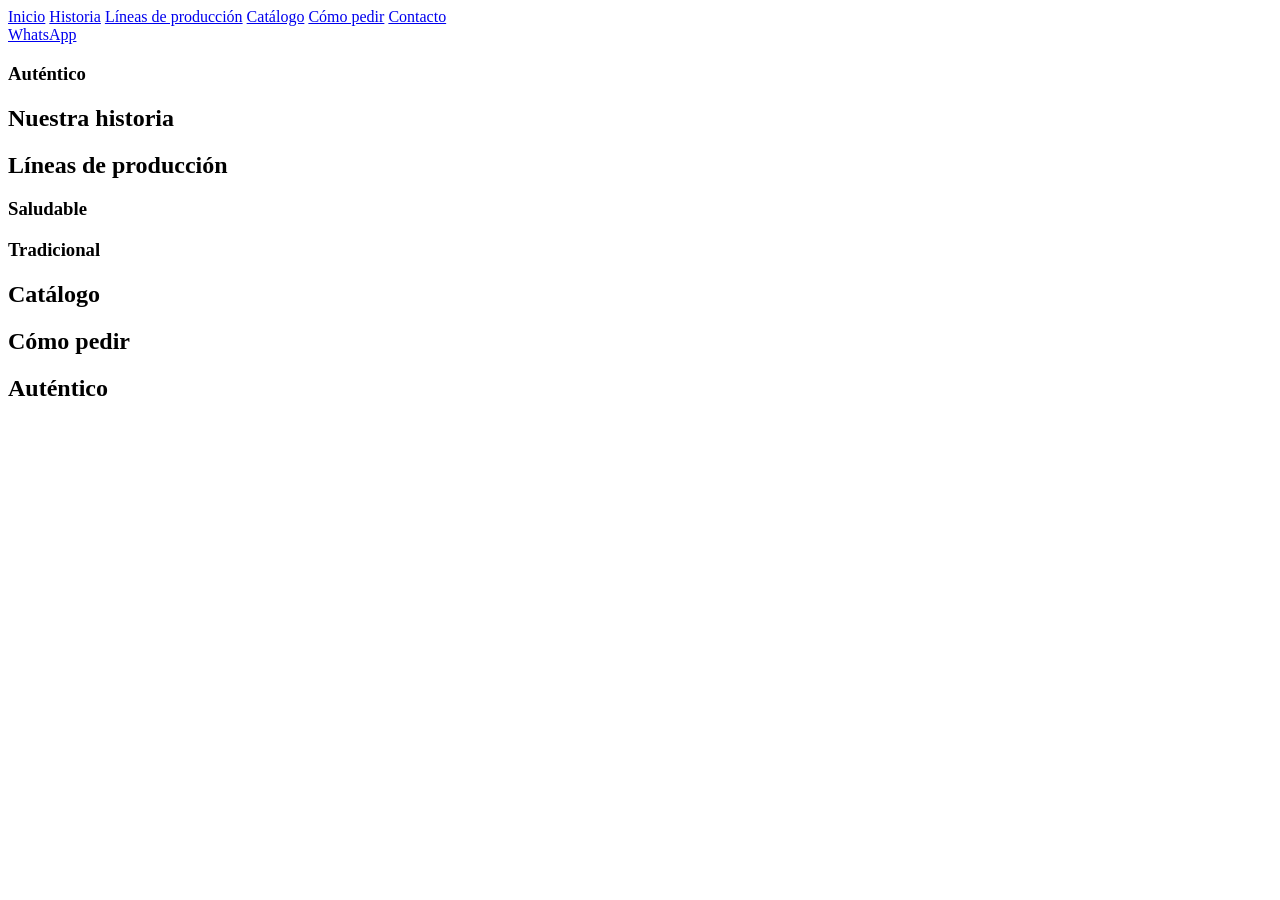
==== index.html @ 08c945be "Corrección de rutas." ====
<!DOCTYPE html>
<html lang="es">
<head>
  <meta charset="UTF-8">
  <meta name="viewport" content="width=device-width, initial-scale=1.0">
  <title>Auténtico | Repostería artesanal casera</title>
  <link rel="stylesheet" href="css/styles.css">
</head>
<body>
  <header id="header" class="header">
    <nav aria-label="Navegación principal">
      <a href="#hero">Inicio</a>
      <a href="#historia">Historia</a>
      <a href="#lineas-produccion">Líneas de producción</a>
      <a href="#catalogo">Catálogo</a>
      <a href="#como-pedir">Cómo pedir</a>
      <a href="#footer">Contacto</a>
    </nav>

    <a href="https://wa.me/5210000000000" target="_blank" rel="noopener noreferrer" aria-label="Escribir por WhatsApp">
      WhatsApp
    </a>
  </header>

  <main id="main-content" class="main-content">
    <section id="hero" class="hero">
      <article>
        <h1>Auténtico</h1>
        <p><!-- TODO: texto real sobre la propuesta de valor de la marca --></p>
      </article>
    </section>

    <section id="historia" class="historia">
      <article>
        <h2>Nuestra historia</h2>
        <p><!-- TODO: texto real sobre el origen, la familia y el proceso artesanal --></p>
      </article>
    </section>

    <section id="lineas-produccion" class="lineas-produccion">
      <h2>Líneas de producción</h2>

      <article class="saludable">
        <h3>Saludable</h3>
        <p><!-- TODO: texto real sobre opciones con ingredientes más ligeros o funcionales --></p>
      </article>

      <article class="tradicional">
        <h3>Tradicional</h3>
        <p><!-- TODO: texto real sobre recetas clásicas, sabores caseros y técnicas artesanales --></p>
      </article>
    </section>

    <section id="catalogo" class="catalogo">
      <h2>Catálogo</h2>
      <p><!-- TODO: texto real de introducción al catálogo --></p>
      <div id="catalogo-grid"></div>
    </section>

    <section id="como-pedir" class="como-pedir">
      <h2>Cómo pedir</h2>
      <article>
        <p><!-- TODO: texto real con pasos para hacer pedidos, tiempos y formas de entrega --></p>
      </article>
    </section>
  </main>

  <footer id="footer" class="footer">
    <article>
      <h2>Auténtico</h2>
      <p><!-- TODO: texto real de cierre, horarios, zona de cobertura y contacto --></p>
    </article>
  </footer>

  <script src="js/main.js"></script>
</body>
</html>
---- css/styles.css ----
@import url('https://fonts.googleapis.com/css2?family=Alex+Brush&family=Fraunces:opsz,wght@9..144,300;9..144,400;9..144,600;9..144,700&family=Karla:wght@400;500;700&display=swap');

:root {
  --color-brand: #ffde59;
  --color-saludable: #64f2d4;
  --color-tradicional: #ff4444;
  --color-bg: #fdfaf0;
  --color-text: #2e2a25;
  --font-title: 'Fraunces', serif;
  --font-text: 'Karla', sans-serif;
  --font-accent: 'Alex Brush', cursive;
}
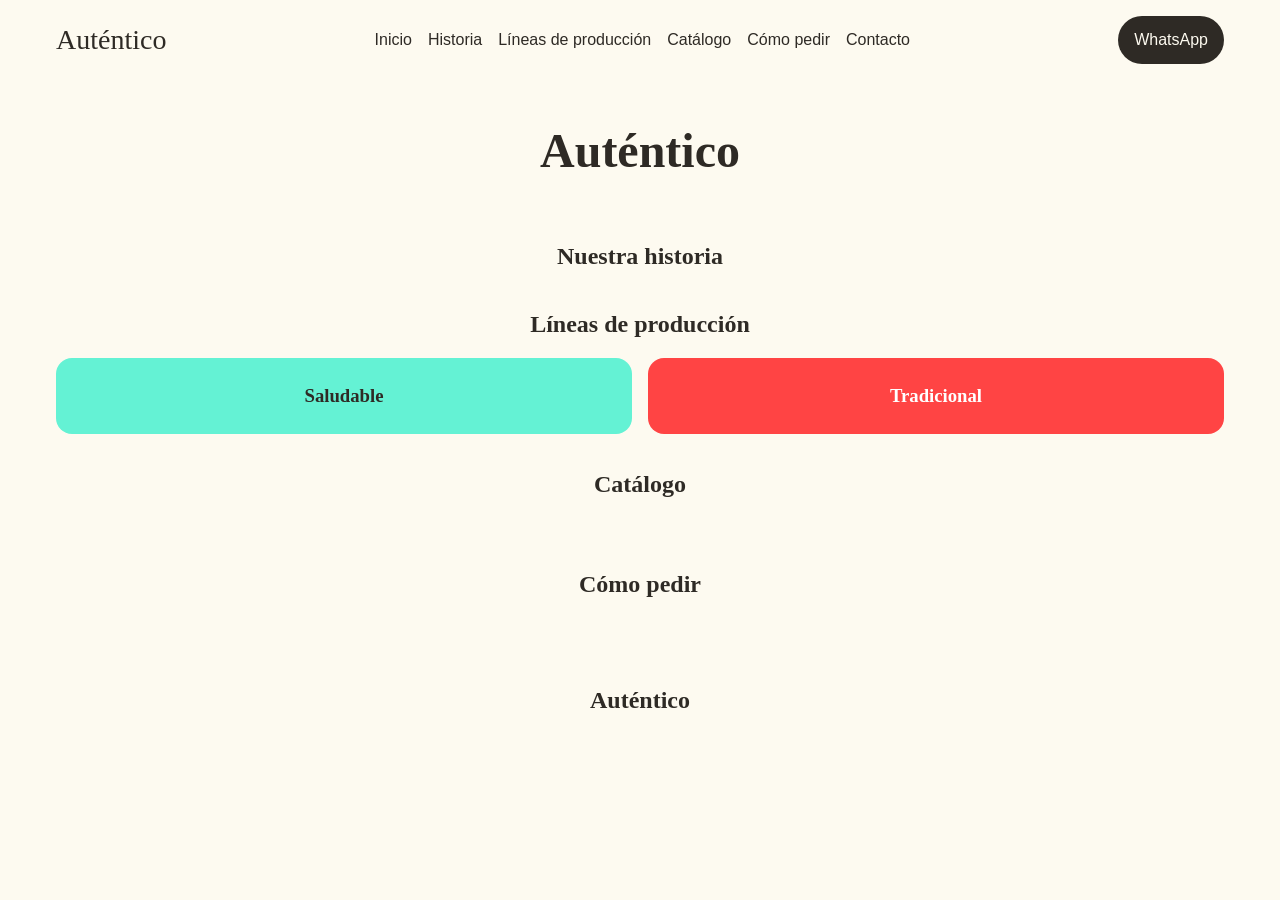
==== commit 449584a7: "STYLE: MobileFirst para manejar una estructura responsive." ====
--- a/index.html
+++ b/index.html
@@ -8,6 +8,12 @@
 </head>
 <body>
   <header id="header" class="header">
+    <a class="header__brand" href="#hero">Auténtico</a>
+
+    <button class="header__toggle" type="button" aria-label="Abrir menú">
+      ☰
+    </button>
+
     <nav aria-label="Navegación principal">
       <a href="#hero">Inicio</a>
       <a href="#historia">Historia</a>
@@ -17,7 +23,7 @@
       <a href="#footer">Contacto</a>
     </nav>
 
-    <a href="https://wa.me/5210000000000" target="_blank" rel="noopener noreferrer" aria-label="Escribir por WhatsApp">
+    <a class="header__whatsapp" href="https://wa.me/5210000000000" target="_blank" rel="noopener noreferrer" aria-label="Escribir por WhatsApp">
       WhatsApp
     </a>
   </header>
--- a/css/styles.css
+++ b/css/styles.css
@@ -10,3 +10,259 @@
   --font-text: 'Karla', sans-serif;
   --font-accent: 'Alex Brush', cursive;
 }
+
+*,
+*::before,
+*::after {
+  box-sizing: border-box;
+}
+
+html,
+body,
+h1,
+h2,
+h3,
+h4,
+h5,
+h6,
+p,
+ul,
+ol,
+figure,
+blockquote,
+dl,
+dd {
+  margin: 0;
+  padding: 0;
+}
+
+body {
+  font-family: var(--font-text);
+  color: var(--color-text);
+  background: var(--color-bg);
+  line-height: 1.5;
+}
+
+h1,
+h2,
+h3 {
+  font-family: var(--font-title);
+}
+
+#hero h1 {
+  font-family: var(--font-accent);
+}
+
+img,
+video,
+canvas,
+svg {
+  display: block;
+  max-width: 100%;
+}
+
+a {
+  color: inherit;
+  text-decoration: none;
+}
+
+button {
+  font: inherit;
+}
+
+header,
+main,
+footer,
+section {
+  width: 100%;
+}
+
+header,
+main,
+footer {
+  padding-inline: 1rem;
+}
+
+.header {
+  display: grid;
+  grid-template-columns: 1fr auto auto;
+  align-items: center;
+  gap: 0.75rem;
+  padding-block: 1rem;
+}
+
+.header__brand {
+  font-family: var(--font-accent);
+  font-size: 1.75rem;
+  line-height: 1;
+}
+
+.header__toggle {
+  display: inline-flex;
+  align-items: center;
+  justify-content: center;
+  width: 2.75rem;
+  height: 2.75rem;
+  border: 0;
+  border-radius: 0.75rem;
+  background: var(--color-brand);
+  color: var(--color-text);
+}
+
+.header nav {
+  display: none;
+}
+
+.header__whatsapp {
+  display: inline-flex;
+  align-items: center;
+  justify-content: center;
+  padding: 0.75rem 1rem;
+  border-radius: 999rem;
+  background: var(--color-text);
+  color: var(--color-bg);
+  font-size: 1rem;
+  white-space: nowrap;
+}
+
+/* Ejemplo de alternancia: .header.menu-open nav { display: flex; } */
+.header.menu-open nav {
+  display: flex;
+}
+
+.header.menu-open {
+  grid-template-columns: 1fr auto;
+}
+
+.main-content {
+  display: grid;
+  gap: 2rem;
+  padding-block: 1rem 2rem;
+}
+
+.hero,
+.historia,
+.lineas-produccion,
+.catalogo,
+.como-pedir,
+.footer {
+  display: flex;
+  flex-direction: column;
+  align-items: center;
+  gap: 1rem;
+  max-width: 100%;
+}
+
+.hero,
+.historia,
+.lineas-produccion,
+.catalogo,
+.como-pedir,
+.footer,
+.hero article,
+.historia article,
+.lineas-produccion article,
+.como-pedir article,
+.footer article {
+  text-align: center;
+}
+
+.hero {
+  padding-block: 2rem;
+}
+
+.hero h1 {
+  font-size: 3rem;
+  line-height: 0.95;
+}
+
+.hero p,
+.historia p,
+.lineas-produccion p,
+.catalogo p,
+.como-pedir p,
+.footer p {
+  font-size: 1rem;
+}
+
+.lineas-produccion {
+  width: 100%;
+}
+
+.lineas-produccion article {
+  width: 100%;
+  padding: 1.5rem;
+  border-radius: 1rem;
+  color: var(--color-text);
+}
+
+.lineas-produccion .saludable {
+  background: var(--color-saludable);
+}
+
+.lineas-produccion .tradicional {
+  background: var(--color-tradicional);
+  color: #fff;
+}
+
+#catalogo-grid {
+  display: grid;
+  grid-template-columns: 1fr;
+  gap: 1rem;
+  width: 100%;
+}
+
+.footer {
+  padding-block: 2rem;
+}
+
+@media (min-width: 768px) {
+  .header {
+    grid-template-columns: auto 1fr auto;
+  }
+
+  .header__toggle {
+    display: none;
+  }
+
+  .header nav {
+    display: flex;
+    justify-content: center;
+    gap: 1rem;
+    flex-wrap: wrap;
+  }
+
+  .main-content,
+  .header,
+  .footer {
+    max-width: 90rem;
+    margin-inline: auto;
+  }
+
+  .lineas-produccion {
+    display: grid;
+    grid-template-columns: repeat(2, minmax(0, 1fr));
+    align-items: stretch;
+  }
+
+  .lineas-produccion h2 {
+    grid-column: 1 / -1;
+  }
+
+  #catalogo-grid {
+    grid-template-columns: repeat(2, minmax(0, 1fr));
+  }
+}
+
+@media (min-width: 1024px) {
+  .header,
+  .main-content,
+  .footer {
+    max-width: 75rem;
+    margin-inline: auto;
+  }
+
+  #catalogo-grid {
+    grid-template-columns: repeat(3, minmax(0, 1fr));
+  }
+}
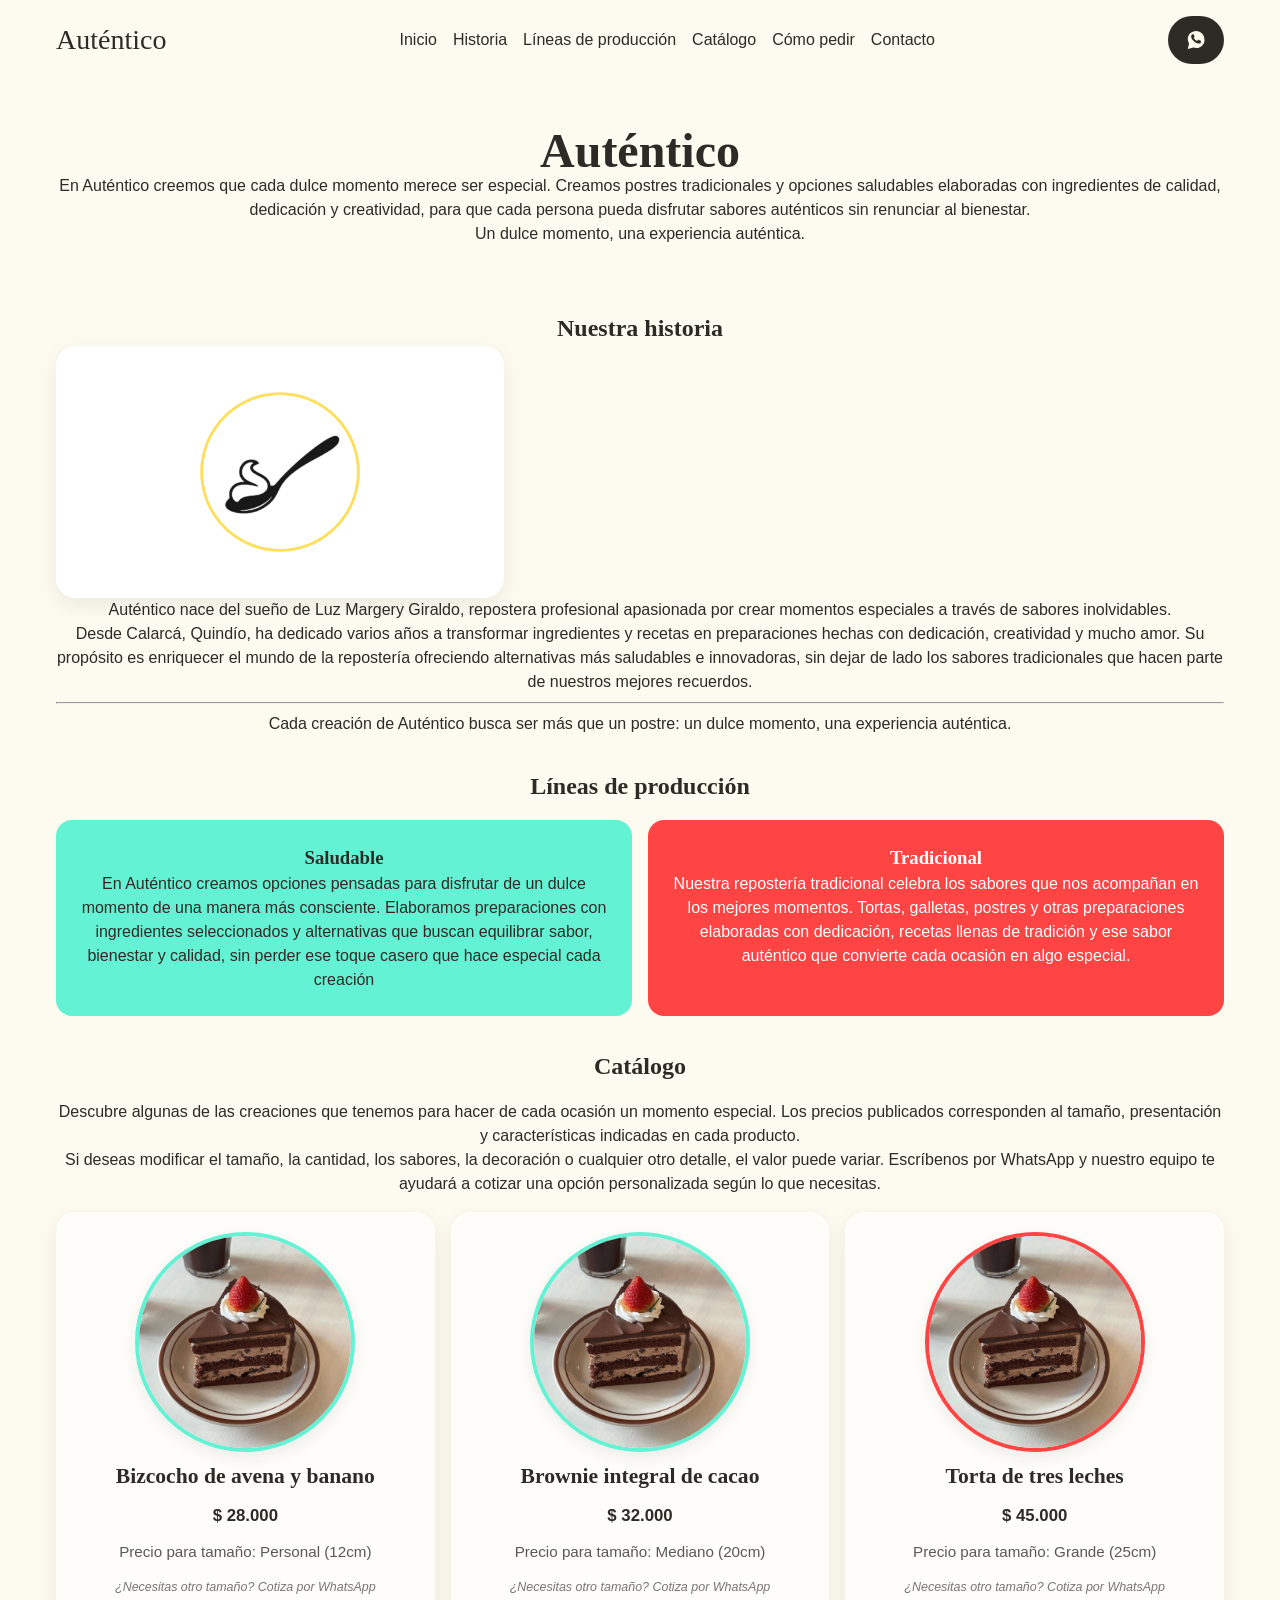
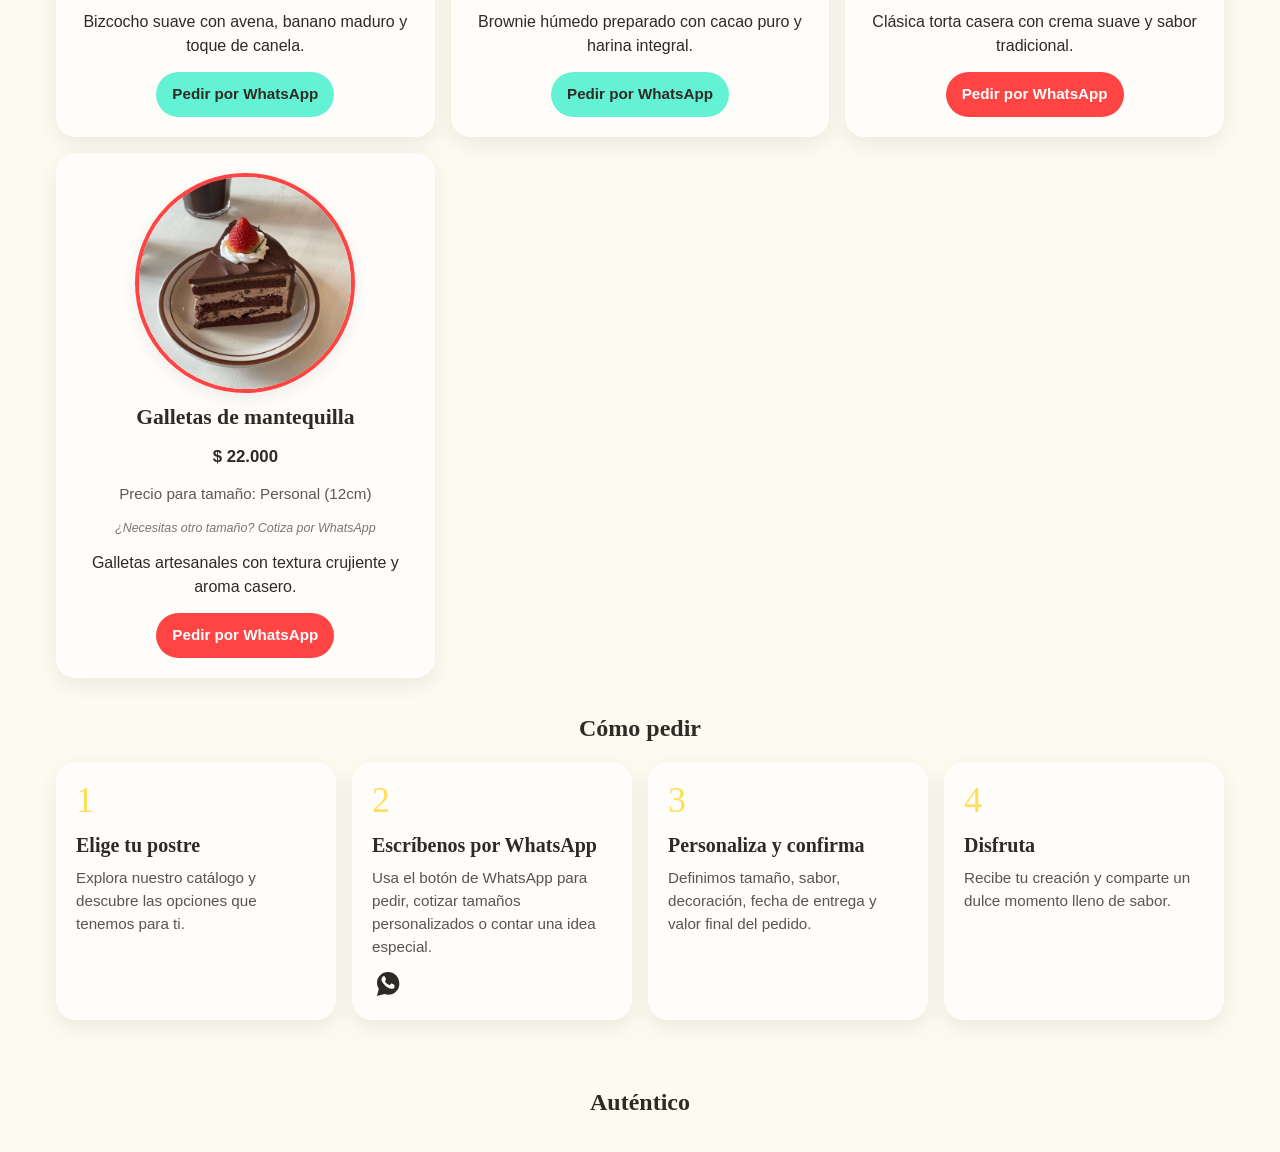
==== commit 57981018: "STYLE: Se cambió el estilo de los pasos para realizar el pedido." ====
--- a/index.html
+++ b/index.html
@@ -3,10 +3,16 @@
 <head>
   <meta charset="UTF-8">
   <meta name="viewport" content="width=device-width, initial-scale=1.0">
-  <title>Auténtico | Repostería artesanal casera</title>
+  <title>Auténtico Repostería</title>
+  <link rel="icon" type="image/png" href="img/favicon.jpg">
   <link rel="stylesheet" href="css/styles.css">
 </head>
 <body>
+  <svg style="display:none" aria-hidden="true" focusable="false">
+    <symbol id="icon-whatsapp" viewBox="0 0 32 32">
+      <path fill="currentColor" d="M16.11 4C9.93 4 5.01 8.82 5.01 14.76c0 2.1.62 4.14 1.8 5.92L5 28l7.55-1.93a11.4 11.4 0 0 0 3.56.57h.01c6.18 0 11.22-4.82 11.22-10.76C27.34 8.82 22.3 4 16.11 4zm6.56 15.19c-.27.76-1.56 1.46-2.16 1.55-.56.08-1.28.12-2.07-.13-.48-.15-1.1-.35-1.9-.7-3.34-1.45-5.52-4.84-5.68-5.07-.16-.22-1.35-1.8-1.35-3.44 0-1.64.86-2.44 1.17-2.77.3-.33.68-.42.91-.42h.65c.2 0 .47-.08.73.55.27.64.9 2.21.98 2.37.08.16.13.35.03.57-.1.22-.15.35-.3.54-.16.18-.32.4-.46.54-.15.15-.31.31-.13.62.18.3.78 1.3 1.68 2.11 1.16 1.04 2.14 1.36 2.44 1.51.3.16.48.13.66-.08.19-.2.8-.91 1.02-1.22.22-.31.44-.25.74-.15.3.1 1.92.9 2.25 1.06.33.16.55.24.63.38.08.13.08.78-.19 1.54z"/>
+    </symbol>
+  </svg>
   <header id="header" class="header">
     <a class="header__brand" href="#hero">Auténtico</a>
 
@@ -23,8 +29,11 @@
       <a href="#footer">Contacto</a>
     </nav>
 
-    <a class="header__whatsapp" href="https://wa.me/5210000000000" target="_blank" rel="noopener noreferrer" aria-label="Escribir por WhatsApp">
-      WhatsApp
+    <a class="header__whatsapp" href="https://wa.me/3122495288" target="_blank" rel="noopener noreferrer" aria-label="Escribir por WhatsApp">
+      <svg class="icon-whatsapp icon-whatsapp--nav" aria-hidden="true" focusable="false">
+        <use href="#icon-whatsapp"></use>
+      </svg>
+      <span class="sr-only">WhatsApp</span>
     </a>
   </header>
 
@@ -32,14 +41,25 @@
     <section id="hero" class="hero">
       <article>
         <h1>Auténtico</h1>
-        <p><!-- TODO: texto real sobre la propuesta de valor de la marca --></p>
+        <p>
+            En Auténtico creemos que cada dulce momento merece ser especial. Creamos postres tradicionales y opciones saludables elaboradas con ingredientes de calidad, dedicación y creatividad, para que cada persona pueda disfrutar sabores auténticos sin renunciar al bienestar.
+
+            <br>Un dulce momento, una experiencia auténtica.
+        </p>
       </article>
     </section>
 
     <section id="historia" class="historia">
       <article>
         <h2>Nuestra historia</h2>
-        <p><!-- TODO: texto real sobre el origen, la familia y el proceso artesanal --></p>
+        <img src="img/Isotipo.png" alt="Foto de la fundadora de Auténtico preparando repostería artesanal - PENDIENTE REEMPLAZAR">
+        <p>
+            Auténtico nace del sueño de Luz Margery Giraldo, repostera profesional apasionada por crear momentos especiales a través de sabores inolvidables.<br>
+
+            Desde Calarcá, Quindío, ha dedicado varios años a transformar ingredientes y recetas en preparaciones hechas con dedicación, creatividad y mucho amor. Su propósito es enriquecer el mundo de la repostería ofreciendo alternativas más saludables e innovadoras, sin dejar de lado los sabores tradicionales que hacen parte de nuestros mejores recuerdos.<br>
+            <hr>
+            Cada creación de Auténtico busca ser más que un postre: un dulce momento, una experiencia auténtica.
+        </p>
       </article>
     </section>
 
@@ -48,25 +68,61 @@
 
       <article class="saludable">
         <h3>Saludable</h3>
-        <p><!-- TODO: texto real sobre opciones con ingredientes más ligeros o funcionales --></p>
+        <p>En Auténtico creamos opciones pensadas para disfrutar de un dulce momento de una manera más consciente. Elaboramos preparaciones con ingredientes seleccionados y alternativas que buscan equilibrar sabor, bienestar y calidad, sin perder ese toque casero que hace especial cada creación</p>
       </article>
 
       <article class="tradicional">
         <h3>Tradicional</h3>
-        <p><!-- TODO: texto real sobre recetas clásicas, sabores caseros y técnicas artesanales --></p>
+        <p>Nuestra repostería tradicional celebra los sabores que nos acompañan en los mejores momentos. Tortas, galletas, postres y otras preparaciones elaboradas con dedicación, recetas llenas de tradición y ese sabor auténtico que convierte cada ocasión en algo especial.</p>
       </article>
     </section>
 
     <section id="catalogo" class="catalogo">
       <h2>Catálogo</h2>
-      <p><!-- TODO: texto real de introducción al catálogo --></p>
+      <p>
+        Descubre algunas de las creaciones que tenemos para hacer de cada ocasión un momento especial. Los precios publicados corresponden al tamaño, presentación y características indicadas en cada producto.
+        <br>
+        Si deseas modificar el tamaño, la cantidad, los sabores, la decoración o cualquier otro detalle, el valor puede variar. Escríbenos por WhatsApp y nuestro equipo te ayudará a cotizar una opción personalizada según lo que necesitas.
+      </p>
       <div id="catalogo-grid"></div>
     </section>
 
     <section id="como-pedir" class="como-pedir">
       <h2>Cómo pedir</h2>
       <article>
-        <p><!-- TODO: texto real con pasos para hacer pedidos, tiempos y formas de entrega --></p>
+        <ol>
+          <li>
+            <span class="paso-numero">1</span>
+            <div>
+              <h3>Elige tu postre</h3>
+              <p>Explora nuestro catálogo y descubre las opciones que tenemos para ti.</p>
+            </div>
+          </li>
+          <li>
+            <span class="paso-numero">2</span>
+            <div>
+              <h3>Escríbenos por WhatsApp</h3>
+              <p>Usa el botón de WhatsApp para pedir, cotizar tamaños personalizados o contar una idea especial.</p>
+              <svg class="icon-whatsapp icon-whatsapp--paso" aria-hidden="true" focusable="false">
+                <use href="#icon-whatsapp"></use>
+              </svg>
+            </div>
+          </li>
+          <li>
+            <span class="paso-numero">3</span>
+            <div>
+              <h3>Personaliza y confirma</h3>
+              <p>Definimos tamaño, sabor, decoración, fecha de entrega y valor final del pedido.</p>
+            </div>
+          </li>
+          <li>
+            <span class="paso-numero">4</span>
+            <div>
+              <h3>Disfruta</h3>
+              <p>Recibe tu creación y comparte un dulce momento lleno de sabor.</p>
+            </div>
+          </li>
+        </ol>
       </article>
     </section>
   </main>
--- a/css/styles.css
+++ b/css/styles.css
@@ -66,6 +66,18 @@
   text-decoration: none;
 }
 
+.sr-only {
+  position: absolute;
+  width: 0.0625rem;
+  height: 0.0625rem;
+  padding: 0;
+  margin: -0.0625rem;
+  overflow: hidden;
+  clip: rect(0, 0, 0, 0);
+  white-space: nowrap;
+  border: 0;
+}
+
 button {
   font: inherit;
 }
@@ -117,12 +129,30 @@
   display: inline-flex;
   align-items: center;
   justify-content: center;
+  gap: 0.45rem;
   padding: 0.75rem 1rem;
   border-radius: 999rem;
   background: var(--color-text);
   color: var(--color-bg);
   font-size: 1rem;
   white-space: nowrap;
+}
+
+.icon-whatsapp {
+  display: inline-block;
+  flex: none;
+  fill: currentColor;
+  color: currentColor;
+}
+
+.icon-whatsapp--nav {
+  width: 1.5rem;
+  height: 1.5rem;
+}
+
+.icon-whatsapp--paso {
+  width: 2rem;
+  height: 2rem;
 }
 
 /* Ejemplo de alternancia: .header.menu-open nav { display: flex; } */
@@ -171,6 +201,17 @@
   padding-block: 2rem;
 }
 
+.hero img,
+.historia img {
+  width: min(100%, 24rem);
+  border-radius: 1.25rem;
+  box-shadow: 0 0.45rem 1.25rem rgba(46, 42, 37, 0.08);
+}
+
+.historia img {
+  width: min(100%, 28rem);
+}
+
 .hero h1 {
   font-size: 3rem;
   line-height: 0.95;
@@ -212,8 +253,179 @@
   width: 100%;
 }
 
+.producto-card {
+  display: flex;
+  flex-direction: column;
+  align-items: center;
+  gap: 0.85rem;
+  padding: 1.25rem;
+  border-radius: 1.25rem;
+  background: rgba(255, 255, 255, 0.65);
+  box-shadow: 0 0.45rem 1.25rem rgba(46, 42, 37, 0.08);
+  text-align: center;
+  transition: transform 180ms ease, box-shadow 180ms ease;
+}
+
+.producto-card:hover {
+  transform: translateY(-0.18rem);
+  box-shadow: 0 0.7rem 1.5rem rgba(46, 42, 37, 0.1);
+}
+
+.producto-card img {
+  width: 11.25rem;
+  max-width: 11.25rem;
+  aspect-ratio: 1 / 1;
+  border-radius: 50%;
+  object-fit: cover;
+  margin-inline: auto;
+  border: 0.28rem solid transparent;
+  box-shadow: 0 0.35rem 1rem rgba(46, 42, 37, 0.08);
+}
+
+.producto-card.saludable img {
+  border-color: var(--color-saludable);
+}
+
+.producto-card.tradicional img {
+  border-color: var(--color-tradicional);
+}
+
+.producto-card h3 {
+  font-size: 1.35rem;
+  line-height: 1.1;
+}
+
+.producto-card p {
+  margin: 0;
+}
+
+.producto-card p:first-of-type {
+  font-size: 1.05rem;
+  font-weight: 700;
+}
+
+.producto-card p:nth-of-type(2) {
+  font-size: 0.95rem;
+  color: rgba(46, 42, 37, 0.78);
+}
+
+.producto-card .producto-card__tamano {
+  font-size: 0.85rem;
+  color: rgba(46, 42, 37, 0.72);
+}
+
+.producto-card .producto-card__nota {
+  font-size: 0.78rem;
+  color: rgba(46, 42, 37, 0.64);
+  font-style: italic;
+}
+
+.producto-card a[href*="wa.me"] {
+  display: inline-flex;
+  align-items: center;
+  justify-content: center;
+  padding: 0.7rem 1rem;
+  border-radius: 999rem;
+  font-size: 0.95rem;
+  font-weight: 700;
+  text-align: center;
+  transition: transform 180ms ease, opacity 180ms ease;
+}
+
+.producto-card.saludable a[href*="wa.me"] {
+  background: var(--color-saludable);
+  color: var(--color-text);
+}
+
+.producto-card.tradicional a[href*="wa.me"] {
+  background: var(--color-tradicional);
+  color: #fff;
+}
+
+.producto-card a[href*="wa.me"]:hover {
+  opacity: 0.92;
+  transform: scale(1.02);
+}
+
 .footer {
   padding-block: 2rem;
+}
+
+.como-pedir ol {
+  list-style: none;
+  display: grid;
+  gap: 1rem;
+  width: 100%;
+}
+
+.como-pedir li {
+  position: relative;
+  display: flex;
+  flex-direction: column;
+  align-items: flex-start;
+  gap: 0.75rem;
+  padding: 1.25rem;
+  border-radius: 1.25rem;
+  background: rgba(255, 255, 255, 0.68);
+  box-shadow: 0 0.45rem 1.25rem rgba(46, 42, 37, 0.08);
+  text-align: left;
+}
+
+.como-pedir li + li::before {
+  content: '';
+  position: absolute;
+  top: -0.5rem;
+  left: 1.9rem;
+  width: 0.08rem;
+  height: 1rem;
+  background: rgba(46, 42, 37, 0.14);
+}
+
+.paso-numero {
+  font-family: var(--font-title);
+  font-size: 2.25rem;
+  line-height: 1;
+  color: var(--color-brand);
+}
+
+.como-pedir li > div {
+  display: flex;
+  flex-direction: column;
+  gap: 0.45rem;
+}
+
+.como-pedir li > div h3 {
+  font-size: 1.25rem;
+}
+
+.como-pedir li > div p {
+  font-size: 0.95rem;
+  color: rgba(46, 42, 37, 0.8);
+}
+
+.como-pedir li > div .icon-whatsapp--paso {
+  margin-top: 0.15rem;
+}
+
+@media (max-width: 767.98px) {
+  body {
+    overflow-x: hidden;
+  }
+
+  .header.menu-open {
+    grid-template-columns: 1fr auto auto;
+  }
+
+  .header.menu-open nav {
+    display: flex;
+    flex-direction: column;
+    grid-column: 1 / -1;
+    justify-self: stretch;
+    align-items: flex-start;
+    width: 100%;
+    padding-top: 0.75rem;
+    gap: 0.75rem;
+  }
 }
 
 @media (min-width: 768px) {
@@ -251,6 +463,26 @@
 
   #catalogo-grid {
     grid-template-columns: repeat(2, minmax(0, 1fr));
+  }
+
+  .como-pedir ol {
+    grid-template-columns: repeat(4, minmax(0, 1fr));
+  }
+
+  .como-pedir li {
+    height: 100%;
+  }
+
+  .como-pedir li + li::before {
+    display: none;
+  }
+
+  .como-pedir ol {
+    grid-template-columns: 1fr;
+  }
+
+  .como-pedir li > div .icon-whatsapp--paso {
+    align-self: flex-start;
   }
 }
 
@@ -265,4 +497,21 @@
   #catalogo-grid {
     grid-template-columns: repeat(3, minmax(0, 1fr));
   }
-}
+
+  .producto-card img {
+    width: 13.75rem;
+    max-width: 13.75rem;
+  }
+
+  .como-pedir ol {
+    grid-template-columns: repeat(4, minmax(0, 1fr));
+  }
+
+  .como-pedir li {
+    height: 100%;
+  }
+
+  .como-pedir li + li::before {
+    display: none;
+  }
+}
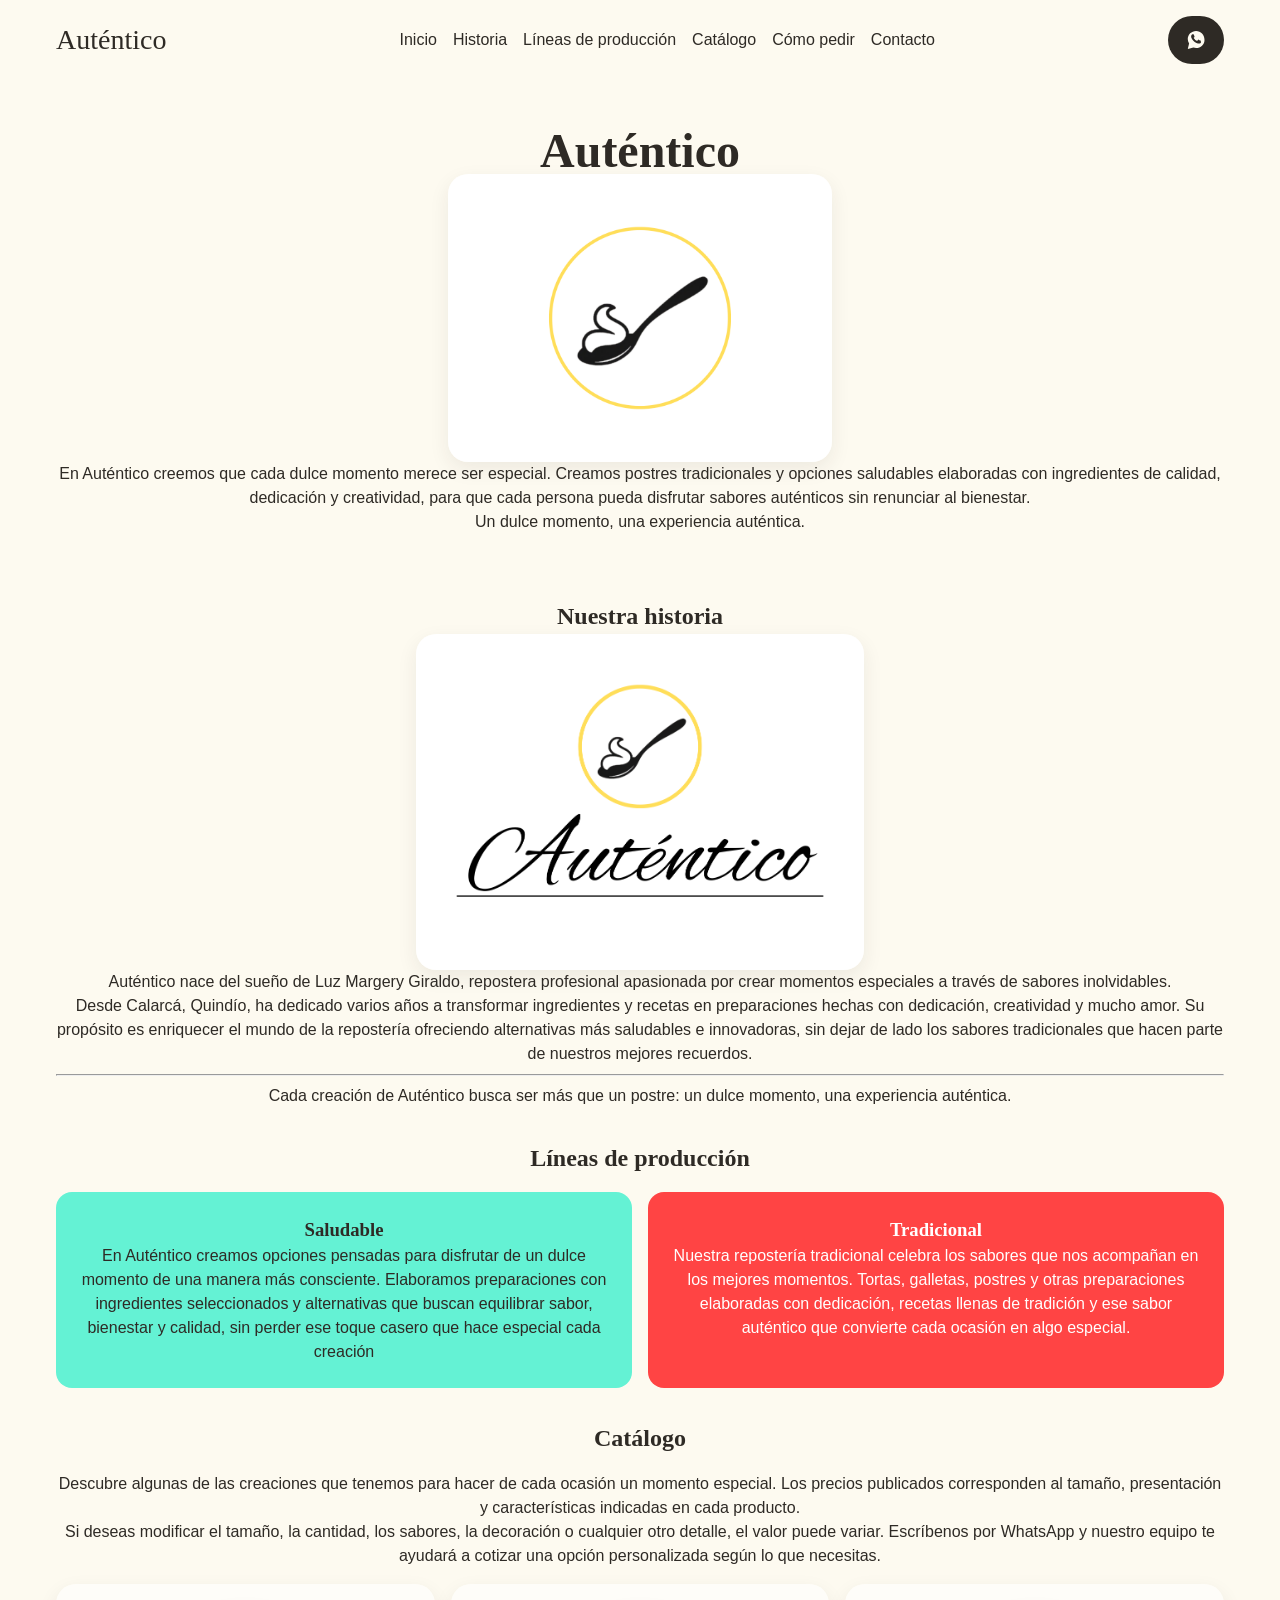
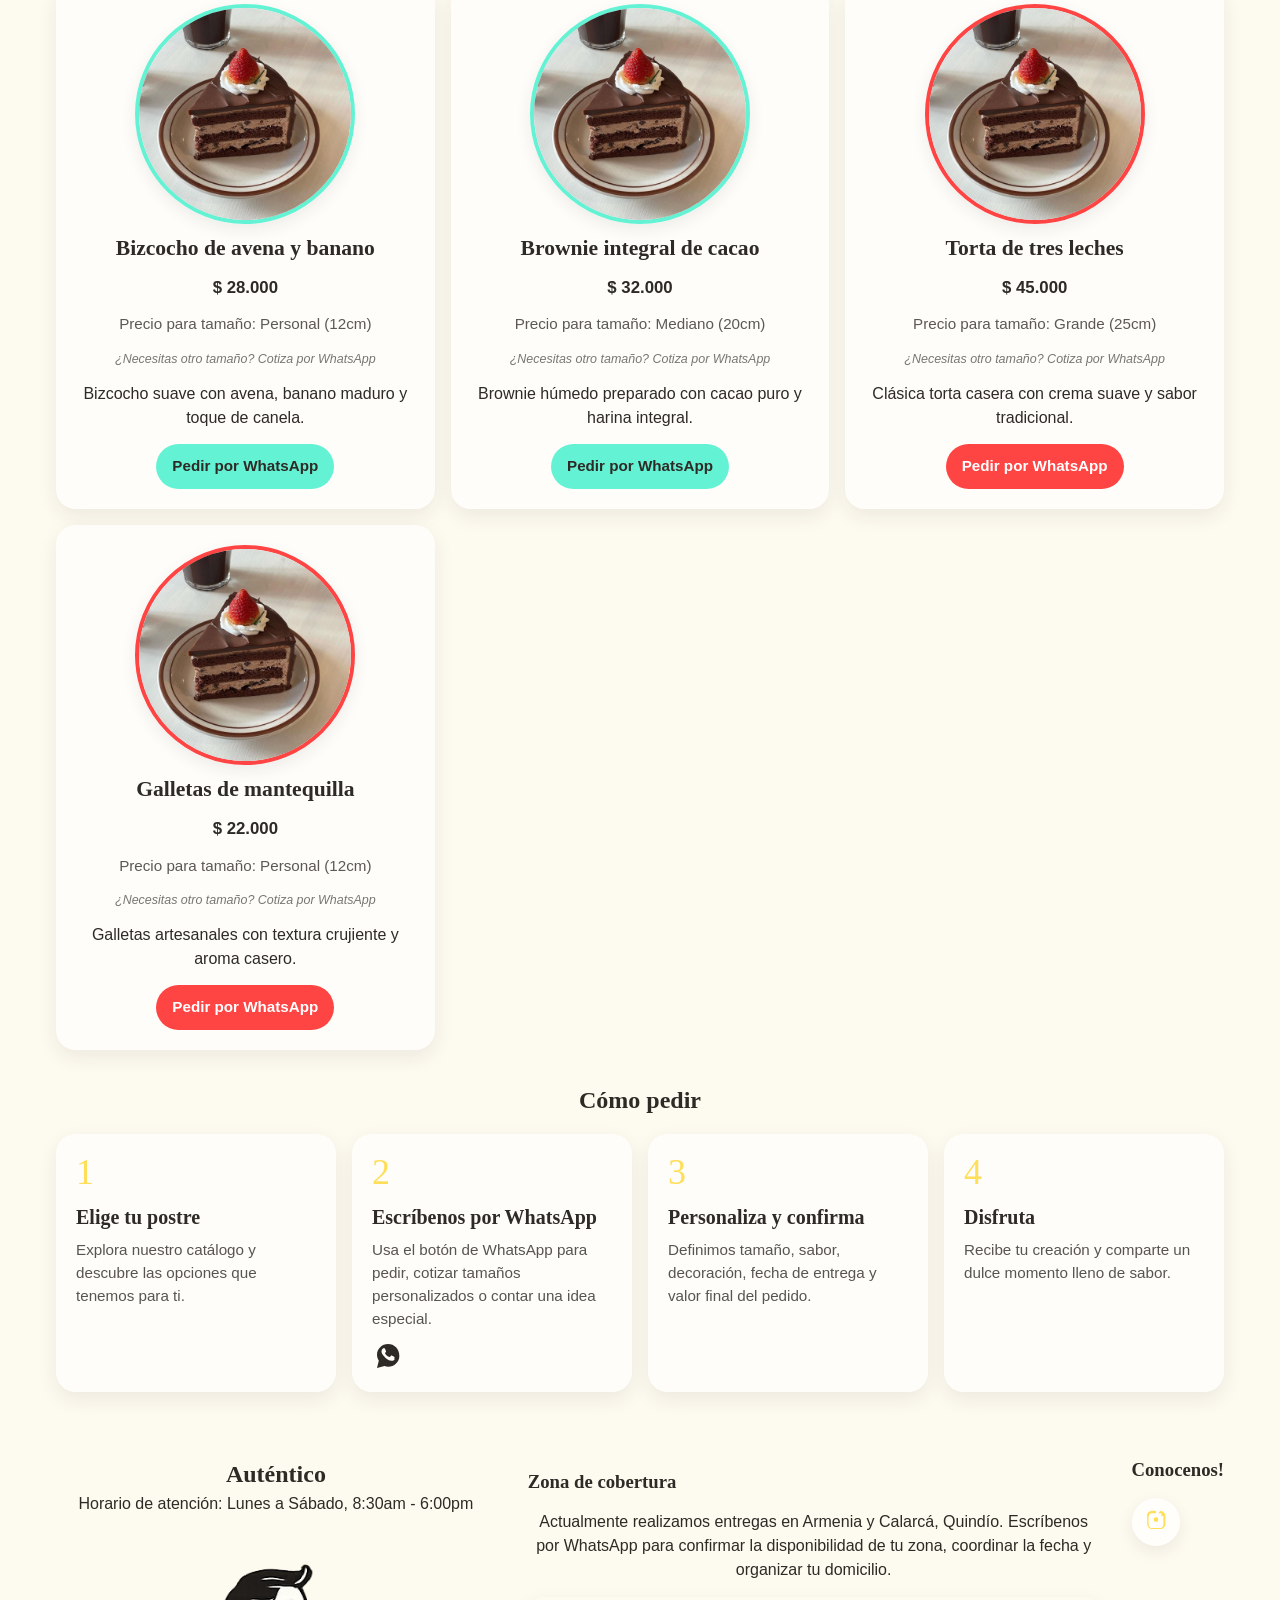
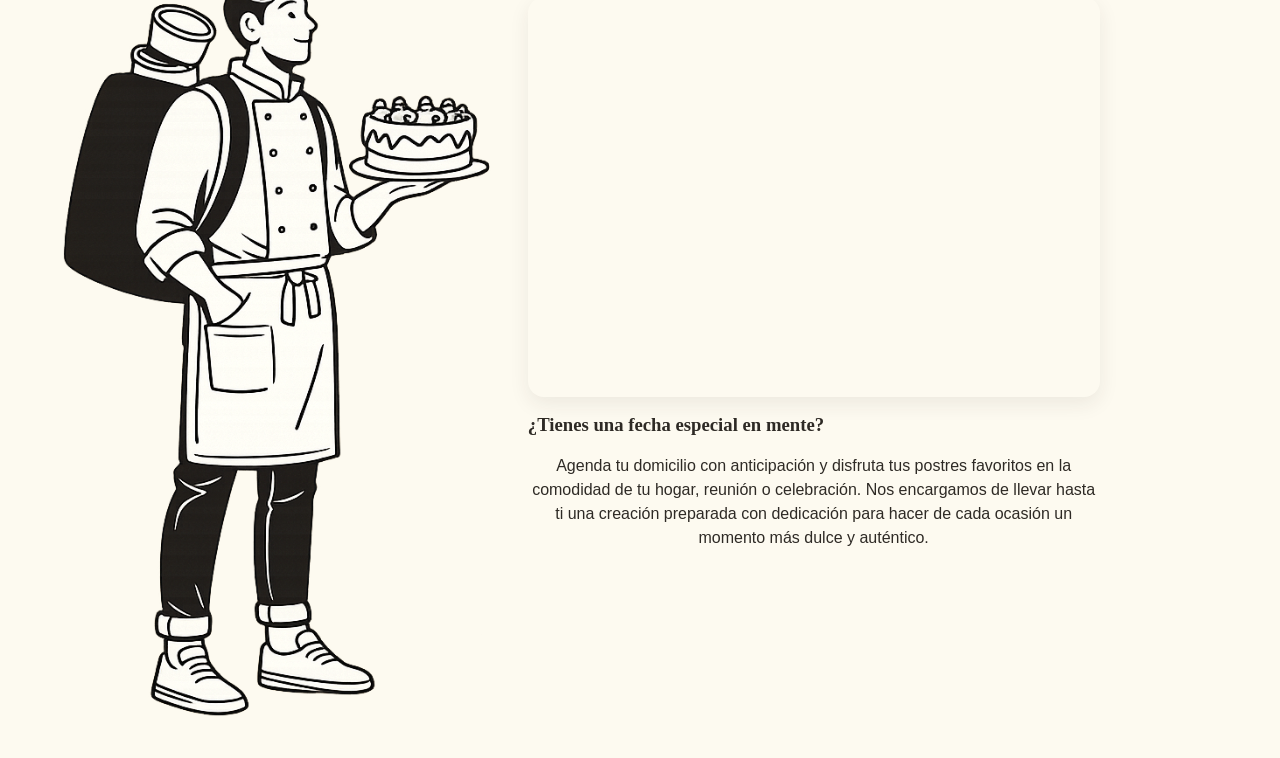
==== commit 20cbf496: "STYLE: Se mejoro el footer con una ilustración incluida." ====
--- a/index.html
+++ b/index.html
@@ -11,6 +11,12 @@
   <svg style="display:none" aria-hidden="true" focusable="false">
     <symbol id="icon-whatsapp" viewBox="0 0 32 32">
       <path fill="currentColor" d="M16.11 4C9.93 4 5.01 8.82 5.01 14.76c0 2.1.62 4.14 1.8 5.92L5 28l7.55-1.93a11.4 11.4 0 0 0 3.56.57h.01c6.18 0 11.22-4.82 11.22-10.76C27.34 8.82 22.3 4 16.11 4zm6.56 15.19c-.27.76-1.56 1.46-2.16 1.55-.56.08-1.28.12-2.07-.13-.48-.15-1.1-.35-1.9-.7-3.34-1.45-5.52-4.84-5.68-5.07-.16-.22-1.35-1.8-1.35-3.44 0-1.64.86-2.44 1.17-2.77.3-.33.68-.42.91-.42h.65c.2 0 .47-.08.73.55.27.64.9 2.21.98 2.37.08.16.13.35.03.57-.1.22-.15.35-.3.54-.16.18-.32.4-.46.54-.15.15-.31.31-.13.62.18.3.78 1.3 1.68 2.11 1.16 1.04 2.14 1.36 2.44 1.51.3.16.48.13.66-.08.19-.2.8-.91 1.02-1.22.22-.31.44-.25.74-.15.3.1 1.92.9 2.25 1.06.33.16.55.24.63.38.08.13.08.78-.19 1.54z"/>
+    </symbol>
+    <symbol id="icon-instagram" viewBox="0 0 32 32">
+      <path fill="currentColor" d="M16 7.2c2.42 0 2.71.01 3.66.05.87.04 1.34.18 1.66.3.43.17.74.37 1.06.69.32.32.52.63.69 1.06.12.32.26.79.3 1.66.04.95.05 1.24.05 3.66s-.01 2.71-.05 3.66c-.04.87-.18 1.34-.3 1.66-.17.43-.37.74-.69 1.06-.32.32-.63.52-1.06.69-.32.12-.79.26-1.66.3-.95.04-1.24.05-3.66.05s-2.71-.01-3.66-.05c-.87-.04-1.34-.18-1.66-.3-.43-.17-.74-.37-1.06-.69-.32-.32-.52-.63-.69-1.06-.12-.32-.26-.79-.3-1.66-.04-.95-.05-1.24-.05-3.66s.01-2.71.05-3.66c.04-.87.18-1.34.3-1.66.17-.43.37-.74.69-1.06.32-.32.63-.52 1.06-.69.32-.12.79-.26 1.66-.3.95-.04 1.24-.05 3.66-.05zm0-2.4c-2.46 0-2.77.01-3.74.05-.97.04-1.63.2-2.21.42-.61.24-1.13.55-1.64 1.06-.51.51-.82 1.03-1.06 1.64-.22.58-.38 1.24-.42 2.21C7.2 11.23 7.2 11.54 7.2 14s.01 2.77.05 3.74c.04.97.2 1.63.42 2.21.24.61.55 1.13 1.06 1.64.51.51 1.03.82 1.64 1.06.58.22 1.24.38 2.21.42.97.04 1.28.05 3.74.05s2.77-.01 3.74-.05c.97-.04 1.63-.2 2.21-.42.61-.24 1.13-.55 1.64-1.06.51-.51.82-1.03 1.06-1.64.22-.58.38-1.24.42-2.21.04-.97.05-1.28.05-3.74s-.01-2.77-.05-3.74c-.04-.97-.2-1.63-.42-2.21-.24-.61-.55-1.13-1.06-1.64-.51-.51-1.03-.82-1.64-1.06-.58-.22-1.24-.38-2.21-.42C18.77 7.21 18.46 7.2 16 7.2zm0 6.4a2.4 2.4 0 1 0 0 4.8 2.4 2.4 0 0 0 0-4.8zm6.25-1.2a1.15 1.15 0 1 0 0-2.3 1.15 1.15 0 0 0 0 2.3z"/>
+    </symbol>
+    <symbol id="icon-facebook" viewBox="0 0 32 32">
+      <path fill="currentColor" d="M18.4 28V17.2h3.6l.54-4.2H18.4V10.3c0-1.22.34-2.05 2.1-2.05h2.23V4.49A29.6 29.6 0 0 0 19.48 4c-3.31 0-5.58 2.02-5.58 5.74V13H10.2v4.2h3.7V28h4.5z"/>
     </symbol>
   </svg>
   <header id="header" class="header">
@@ -41,6 +47,7 @@
     <section id="hero" class="hero">
       <article>
         <h1>Auténtico</h1>
+        <img src="img/Isotipo.png" alt="Postre destacado de Auténtico - PENDIENTE REEMPLAZAR">
         <p>
             En Auténtico creemos que cada dulce momento merece ser especial. Creamos postres tradicionales y opciones saludables elaboradas con ingredientes de calidad, dedicación y creatividad, para que cada persona pueda disfrutar sabores auténticos sin renunciar al bienestar.
 
@@ -52,7 +59,7 @@
     <section id="historia" class="historia">
       <article>
         <h2>Nuestra historia</h2>
-        <img src="img/Isotipo.png" alt="Foto de la fundadora de Auténtico preparando repostería artesanal - PENDIENTE REEMPLAZAR">
+        <img src="img/Logo principal.png" alt="Foto de la fundadora de Auténtico preparando repostería artesanal - PENDIENTE REEMPLAZAR">
         <p>
             Auténtico nace del sueño de Luz Margery Giraldo, repostera profesional apasionada por crear momentos especiales a través de sabores inolvidables.<br>
 
@@ -130,8 +137,36 @@
   <footer id="footer" class="footer">
     <article>
       <h2>Auténtico</h2>
-      <p><!-- TODO: texto real de cierre, horarios, zona de cobertura y contacto --></p>
+      <p>
+        Horario de atención: Lunes a Sábado, 8:30am - 6:00pm
+        <!-- TODO: texto real de cierre, horarios, zona de cobertura y contacto -->
+      </p>
+      <img src="img/personita.png" alt="Ilustración de una persona sosteniendo una torta de Auténtico - PENDIENTE REEMPLAZAR">
     </article>
+
+    <section class="footer__cobertura" aria-labelledby="footer-cobertura-title">
+      <h3 id="footer-cobertura-title">Zona de cobertura</h3>
+      <p>Actualmente realizamos entregas en Armenia y Calarcá, Quindío. Escríbenos por WhatsApp para confirmar la disponibilidad de tu zona, coordinar la fecha y organizar tu domicilio.</p>
+      <div class="footer__mapa">
+        <iframe src="https://www.google.com/maps/embed?pb=!1m10!1m8!1m3!1d42355.030157508896!2d-75.6658481268689!3d4.538179207892413!3m2!1i1024!2i768!4f13.1!5e0!3m2!1ses-419!2sco!4v1783655774593!5m2!1ses-419!2sco" width="600" height="450" style="border:0;" allowfullscreen="" loading="lazy" referrerpolicy="strict-origin-when-cross-origin"></iframe>
+      </div>
+      <h3>¿Tienes una fecha especial en mente?</h3>
+      <p>
+        Agenda tu domicilio con anticipación y disfruta tus postres favoritos en la comodidad de tu hogar, reunión o celebración. Nos encargamos de llevar hasta ti una creación preparada con dedicación para hacer de cada ocasión un momento más dulce y auténtico.
+      </p>
+    </section>
+
+    <section class="footer__redes" aria-labelledby="footer-redes-title">
+      <h3 id="footer-redes-title">Conocenos!</h3>
+      <div class="footer__redes-links">
+        <a href="https://www.instagram.com/autentico.reposteria/" aria-label="Instagram">
+          <svg class="icon-red icon-red--social" aria-hidden="true" focusable="false">
+            <use href="#icon-instagram"></use>
+          </svg>
+          <span class="sr-only">Instagram</span>
+        </a>
+      </div>
+    </section>
   </footer>
 
   <script src="js/main.js"></script>
--- a/css/styles.css
+++ b/css/styles.css
@@ -351,6 +351,81 @@
   padding-block: 2rem;
 }
 
+.footer h2,
+.footer h3,
+.footer p {
+  text-align: center;
+}
+
+.footer__cobertura,
+.footer__redes {
+  display: flex;
+  flex-direction: column;
+  align-items: center;
+  gap: 0.9rem;
+  width: 100%;
+}
+
+.footer__cobertura {
+  margin-top: 0.75rem;
+}
+
+.footer__mapa {
+  width: 100%;
+}
+
+.footer__mapa iframe {
+  display: block;
+  width: 100%;
+  height: 18.75rem;
+  border: 0;
+  border-radius: 1rem;
+  box-shadow: 0 0.45rem 1.25rem rgba(46, 42, 37, 0.08);
+}
+
+.icon-red {
+  display: inline-block;
+  flex: none;
+  fill: currentColor;
+  color: var(--color-brand);
+}
+
+.icon-red--social {
+  width: 2rem;
+  height: 2rem;
+}
+
+.footer__redes-links {
+  display: flex;
+  gap: 0.9rem;
+  align-items: center;
+}
+
+.footer__redes-links a {
+  display: inline-flex;
+  align-items: center;
+  justify-content: center;
+  width: 3rem;
+  height: 3rem;
+  border-radius: 999rem;
+  background: rgba(255, 255, 255, 0.68);
+  box-shadow: 0 0.35rem 1rem rgba(46, 42, 37, 0.08);
+}
+
+.footer article img {
+  width: 100%;
+  max-width: 100%;
+  height: auto;
+  max-height: 25rem;
+  margin: 0 auto;
+  aspect-ratio: 9 / 16;
+  object-fit: contain;
+  background: none;
+  border: 0;
+  border-radius: 0;
+  box-shadow: none;
+}
+
 .como-pedir ol {
   list-style: none;
   display: grid;
@@ -477,12 +552,32 @@
     display: none;
   }
 
-  .como-pedir ol {
-    grid-template-columns: 1fr;
-  }
-
-  .como-pedir li > div .icon-whatsapp--paso {
-    align-self: flex-start;
+  .footer {
+    display: grid;
+    grid-template-columns: minmax(0, 1fr) minmax(0, 1.3fr) auto;
+    gap: 2rem;
+    align-items: stretch;
+  }
+
+  .footer > article,
+  .footer__cobertura,
+  .footer__redes {
+    height: 100%;
+  }
+
+  .footer__cobertura,
+  .footer__redes {
+    align-items: flex-start;
+  }
+
+  .footer__mapa iframe {
+    height: 25rem;
+  }
+
+  .footer article img {
+    width: auto;
+    height: 100%;
+    max-height: none;
   }
 }
 
@@ -503,6 +598,14 @@
     max-width: 13.75rem;
   }
 
+  .hero img,
+  .historia img {
+    max-width: 34rem;
+    margin-inline: auto;
+    aspect-ratio: 4 / 3;
+    object-fit: cover;
+  }
+
   .como-pedir ol {
     grid-template-columns: repeat(4, minmax(0, 1fr));
   }
@@ -514,4 +617,5 @@
   .como-pedir li + li::before {
     display: none;
   }
-}
+
+}
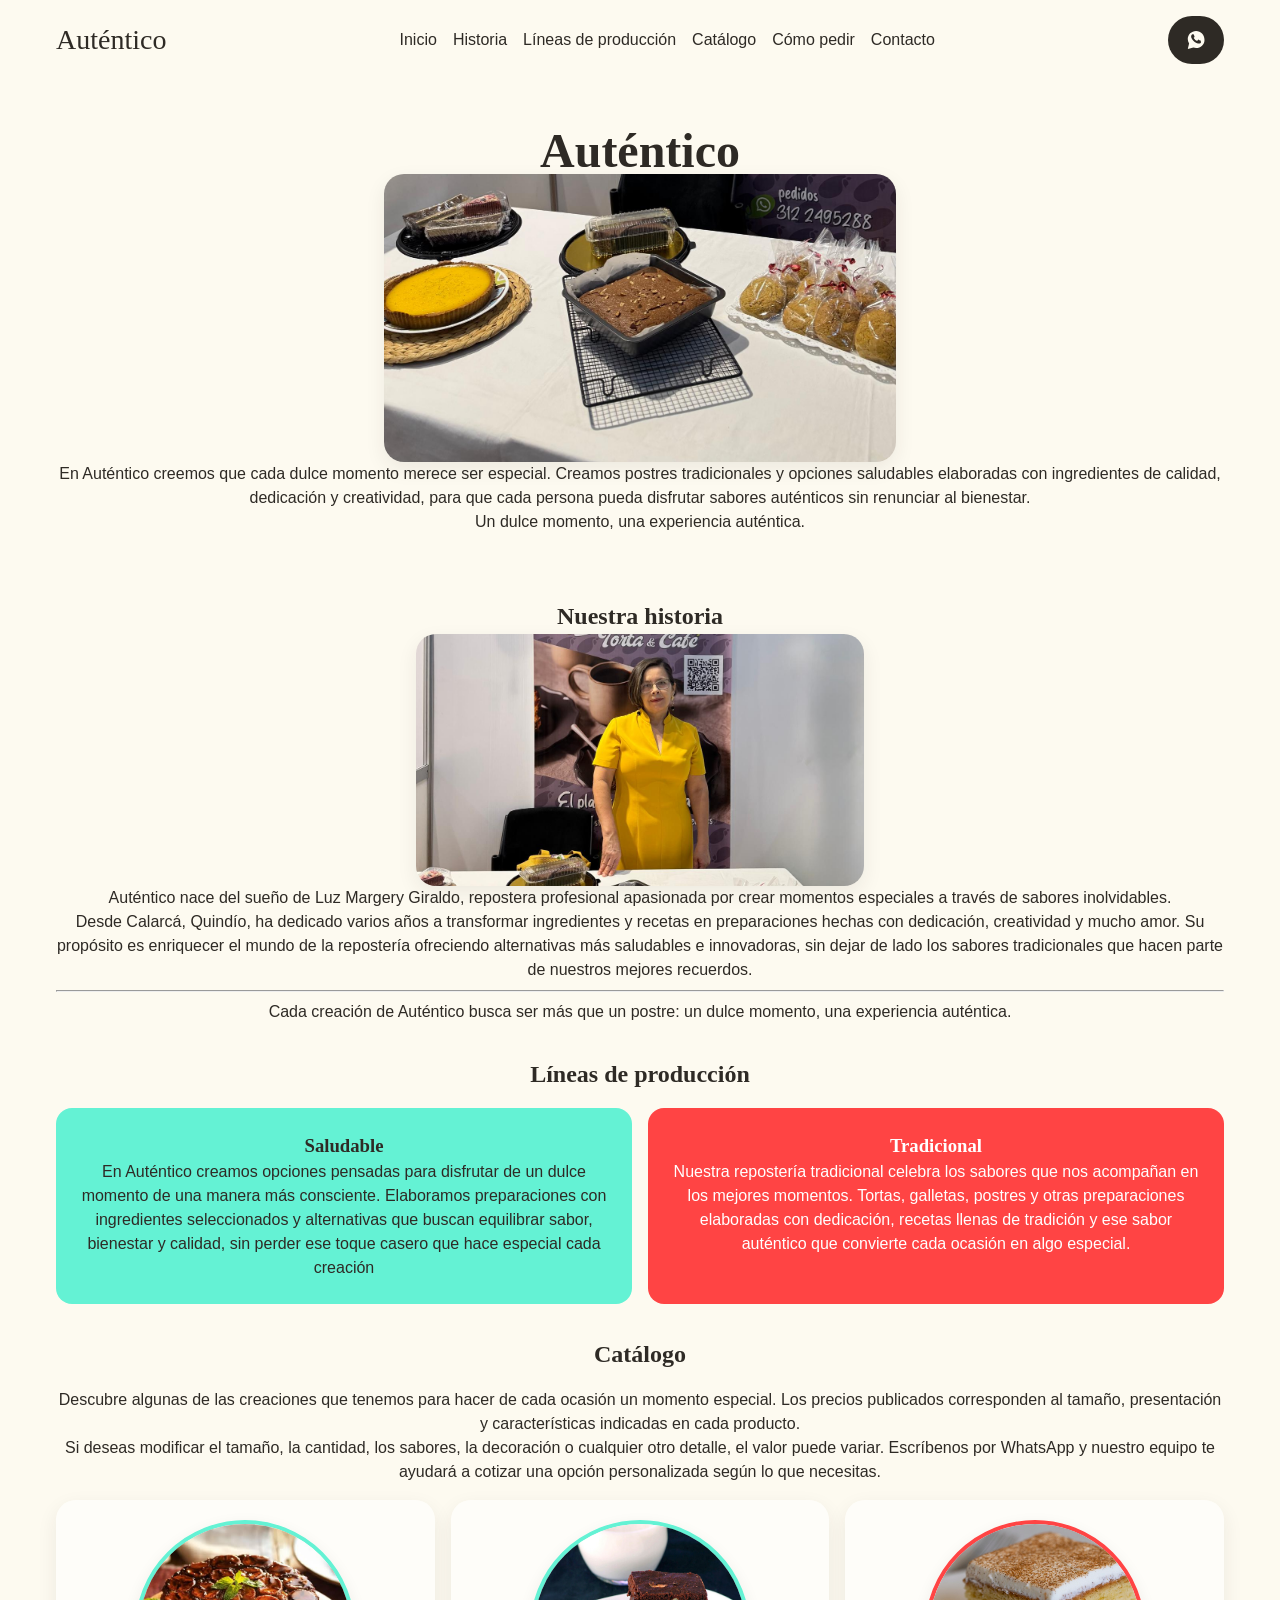
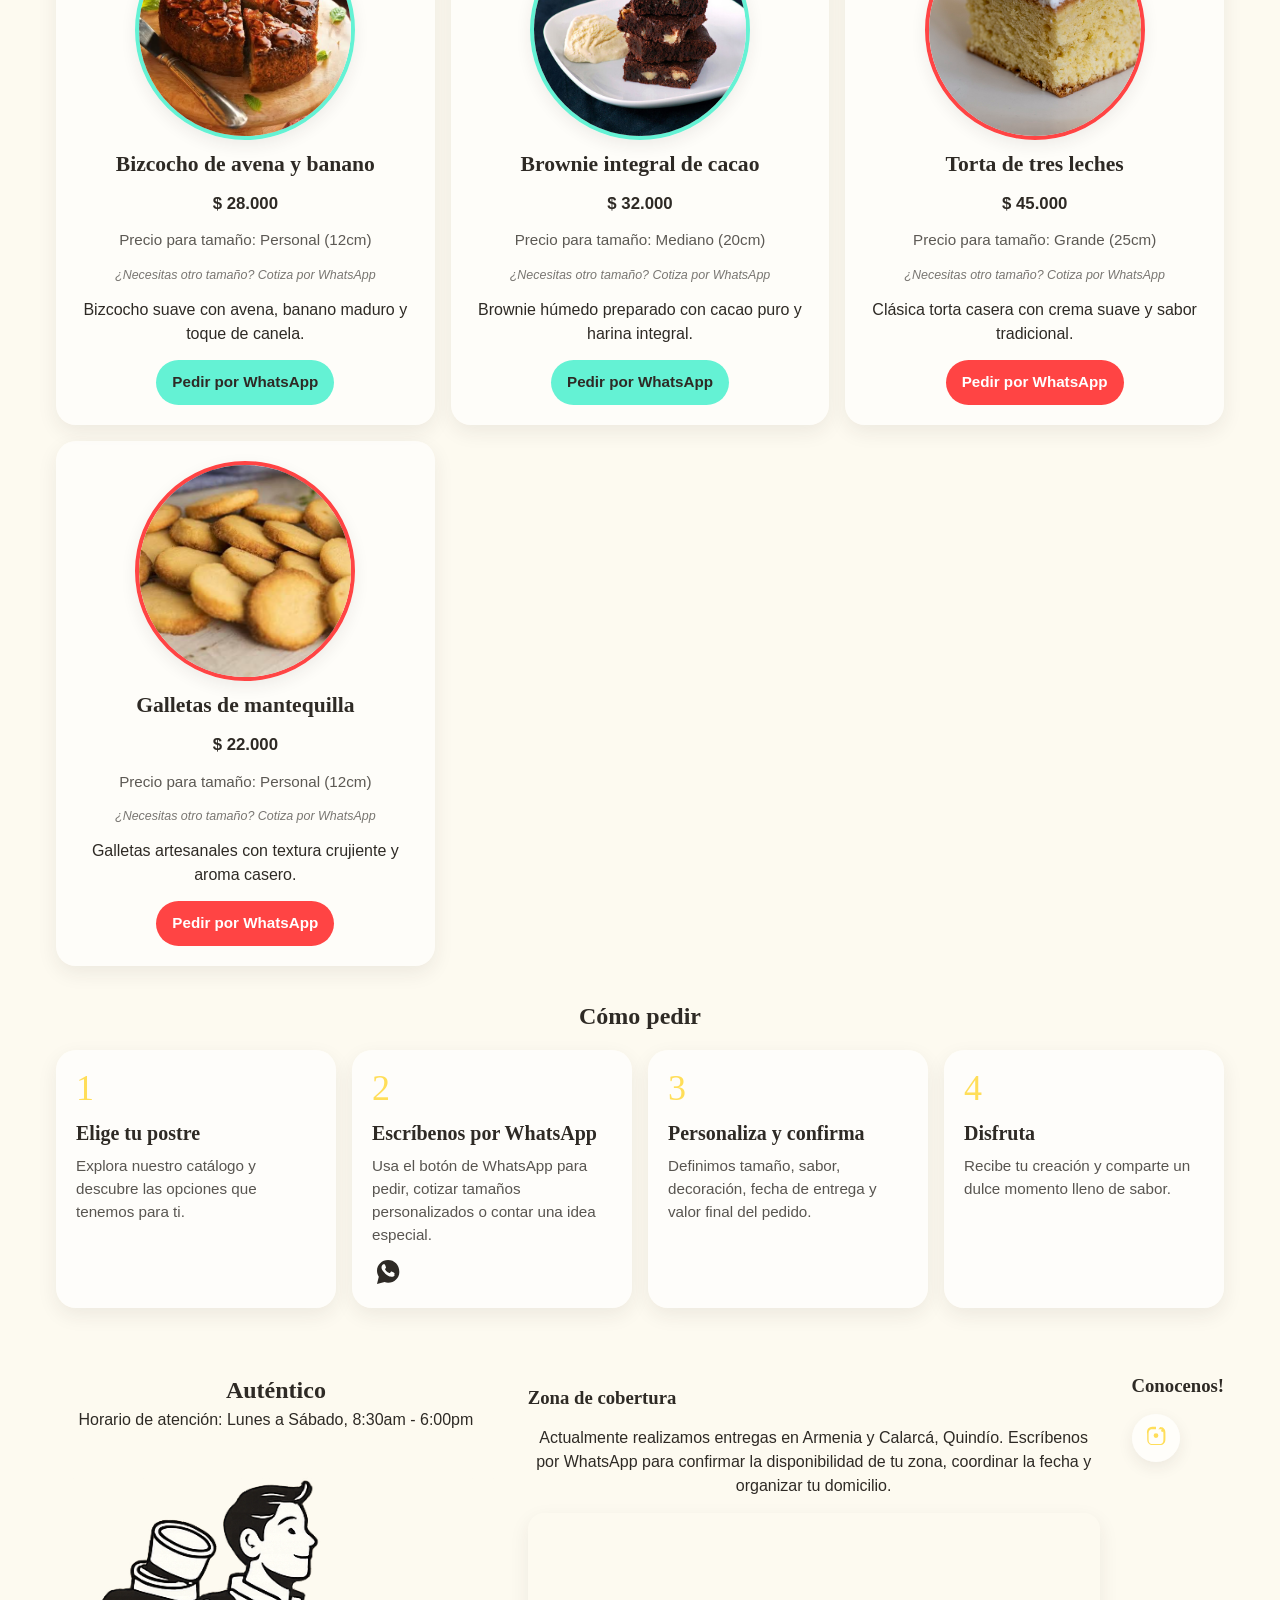
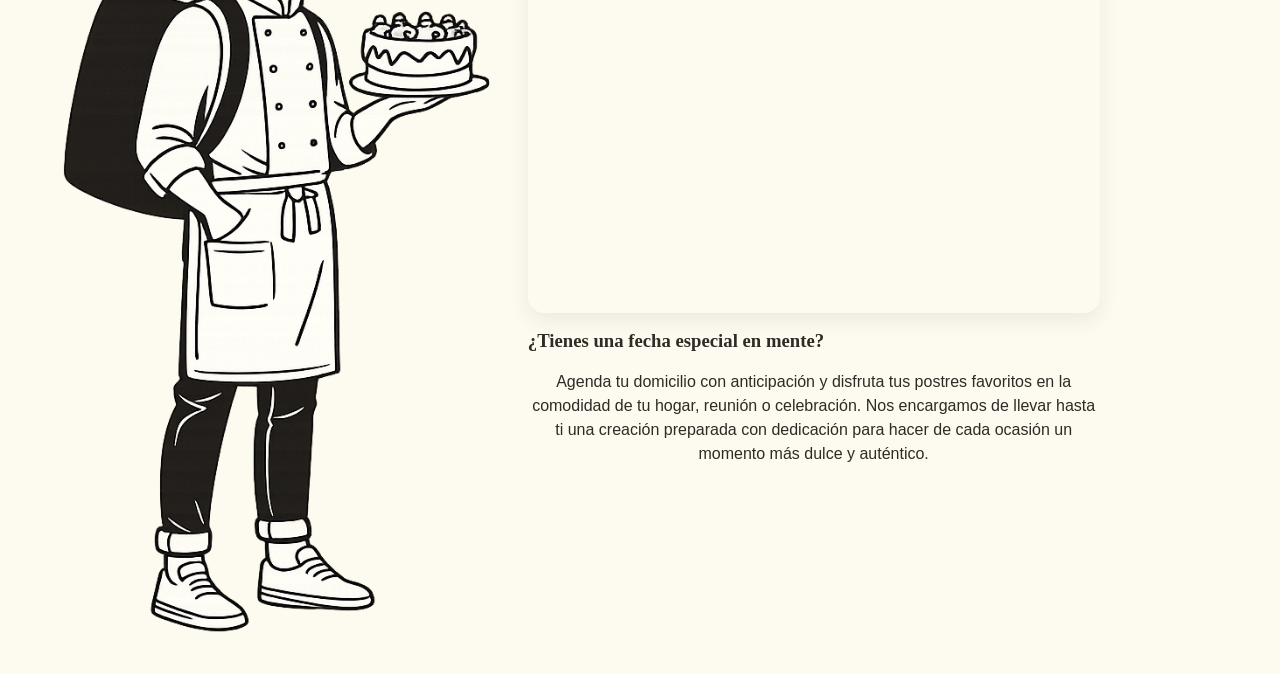
==== commit dc401919: "STYLE: Cambios en el tamaño de la imagen de "hero"" ====
--- a/index.html
+++ b/index.html
@@ -8,6 +8,10 @@
   <link rel="stylesheet" href="css/styles.css">
 </head>
 <body>
+  <div id="splash" class="splash" aria-hidden="true">
+    <img src="img/logo_sin_fondo.png" alt="" class="splash__logo">
+  </div>
+
   <svg style="display:none" aria-hidden="true" focusable="false">
     <symbol id="icon-whatsapp" viewBox="0 0 32 32">
       <path fill="currentColor" d="M16.11 4C9.93 4 5.01 8.82 5.01 14.76c0 2.1.62 4.14 1.8 5.92L5 28l7.55-1.93a11.4 11.4 0 0 0 3.56.57h.01c6.18 0 11.22-4.82 11.22-10.76C27.34 8.82 22.3 4 16.11 4zm6.56 15.19c-.27.76-1.56 1.46-2.16 1.55-.56.08-1.28.12-2.07-.13-.48-.15-1.1-.35-1.9-.7-3.34-1.45-5.52-4.84-5.68-5.07-.16-.22-1.35-1.8-1.35-3.44 0-1.64.86-2.44 1.17-2.77.3-.33.68-.42.91-.42h.65c.2 0 .47-.08.73.55.27.64.9 2.21.98 2.37.08.16.13.35.03.57-.1.22-.15.35-.3.54-.16.18-.32.4-.46.54-.15.15-.31.31-.13.62.18.3.78 1.3 1.68 2.11 1.16 1.04 2.14 1.36 2.44 1.51.3.16.48.13.66-.08.19-.2.8-.91 1.02-1.22.22-.31.44-.25.74-.15.3.1 1.92.9 2.25 1.06.33.16.55.24.63.38.08.13.08.78-.19 1.54z"/>
@@ -47,7 +51,7 @@
     <section id="hero" class="hero">
       <article>
         <h1>Auténtico</h1>
-        <img src="img/Isotipo.png" alt="Postre destacado de Auténtico - PENDIENTE REEMPLAZAR">
+        <img src="img/foto_valor.jpeg" alt="Postre destacado de Auténtico - PENDIENTE REEMPLAZAR">
         <p>
             En Auténtico creemos que cada dulce momento merece ser especial. Creamos postres tradicionales y opciones saludables elaboradas con ingredientes de calidad, dedicación y creatividad, para que cada persona pueda disfrutar sabores auténticos sin renunciar al bienestar.
 
@@ -59,7 +63,7 @@
     <section id="historia" class="historia">
       <article>
         <h2>Nuestra historia</h2>
-        <img src="img/Logo principal.png" alt="Foto de la fundadora de Auténtico preparando repostería artesanal - PENDIENTE REEMPLAZAR">
+        <img src="img/foto_historia.jpeg" alt="Foto de la fundadora de Auténtico preparando repostería artesanal - PENDIENTE REEMPLAZAR">
         <p>
             Auténtico nace del sueño de Luz Margery Giraldo, repostera profesional apasionada por crear momentos especiales a través de sabores inolvidables.<br>
 
@@ -169,6 +173,7 @@
     </section>
   </footer>
 
+  <script src="js/splash.js"></script>
   <script src="js/main.js"></script>
 </body>
 </html>
--- a/css/styles.css
+++ b/css/styles.css
@@ -43,6 +43,10 @@
   line-height: 1.5;
 }
 
+body.splash-active {
+  overflow: hidden;
+}
+
 h1,
 h2,
 h3 {
@@ -76,6 +80,39 @@
   clip: rect(0, 0, 0, 0);
   white-space: nowrap;
   border: 0;
+}
+
+.splash {
+  position: fixed;
+  inset: 0;
+  display: flex;
+  align-items: center;
+  justify-content: center;
+  background: var(--color-bg);
+  z-index: 9999;
+  opacity: 1;
+  transition: opacity 0.5s ease;
+}
+
+.splash--hidden {
+  opacity: 0;
+  pointer-events: none;
+}
+
+.splash__logo {
+  display: block;
+  width: 85vw;
+  max-width: 31.25rem;
+  max-height: 60vh;
+  height: auto;
+  opacity: 0;
+  transform: scale(0.85);
+  transition: opacity 0.4s ease-out, transform 0.4s ease-out;
+}
+
+.splash__logo--visible {
+  opacity: 1;
+  transform: scale(1);
 }
 
 button {
@@ -203,7 +240,7 @@
 
 .hero img,
 .historia img {
-  width: min(100%, 24rem);
+  width: min(100%, 32rem);
   border-radius: 1.25rem;
   box-shadow: 0 0.45rem 1.25rem rgba(46, 42, 37, 0.08);
 }
@@ -579,6 +616,12 @@
     height: 100%;
     max-height: none;
   }
+
+  .splash__logo {
+    width: 65vw;
+    max-width: 43.75rem;
+    max-height: 60vh;
+  }
 }
 
 @media (min-width: 1024px) {
@@ -600,9 +643,9 @@
 
   .hero img,
   .historia img {
-    max-width: 34rem;
+    max-width: 38rem;
     margin-inline: auto;
-    aspect-ratio: 4 / 3;
+    aspect-ratio: 16 / 9;
     object-fit: cover;
   }
 
@@ -618,4 +661,25 @@
     display: none;
   }
 
-}
+  .splash__logo {
+    width: 55vw;
+    max-width: 56.25rem;
+    max-height: 65vh;
+  }
+
+}
+
+@media (prefers-reduced-motion: reduce) {
+  .splash,
+  .splash__logo {
+    transition: none;
+  }
+
+  .splash__logo {
+    transform: none;
+  }
+
+  .splash__logo--visible {
+    transform: none;
+  }
+}
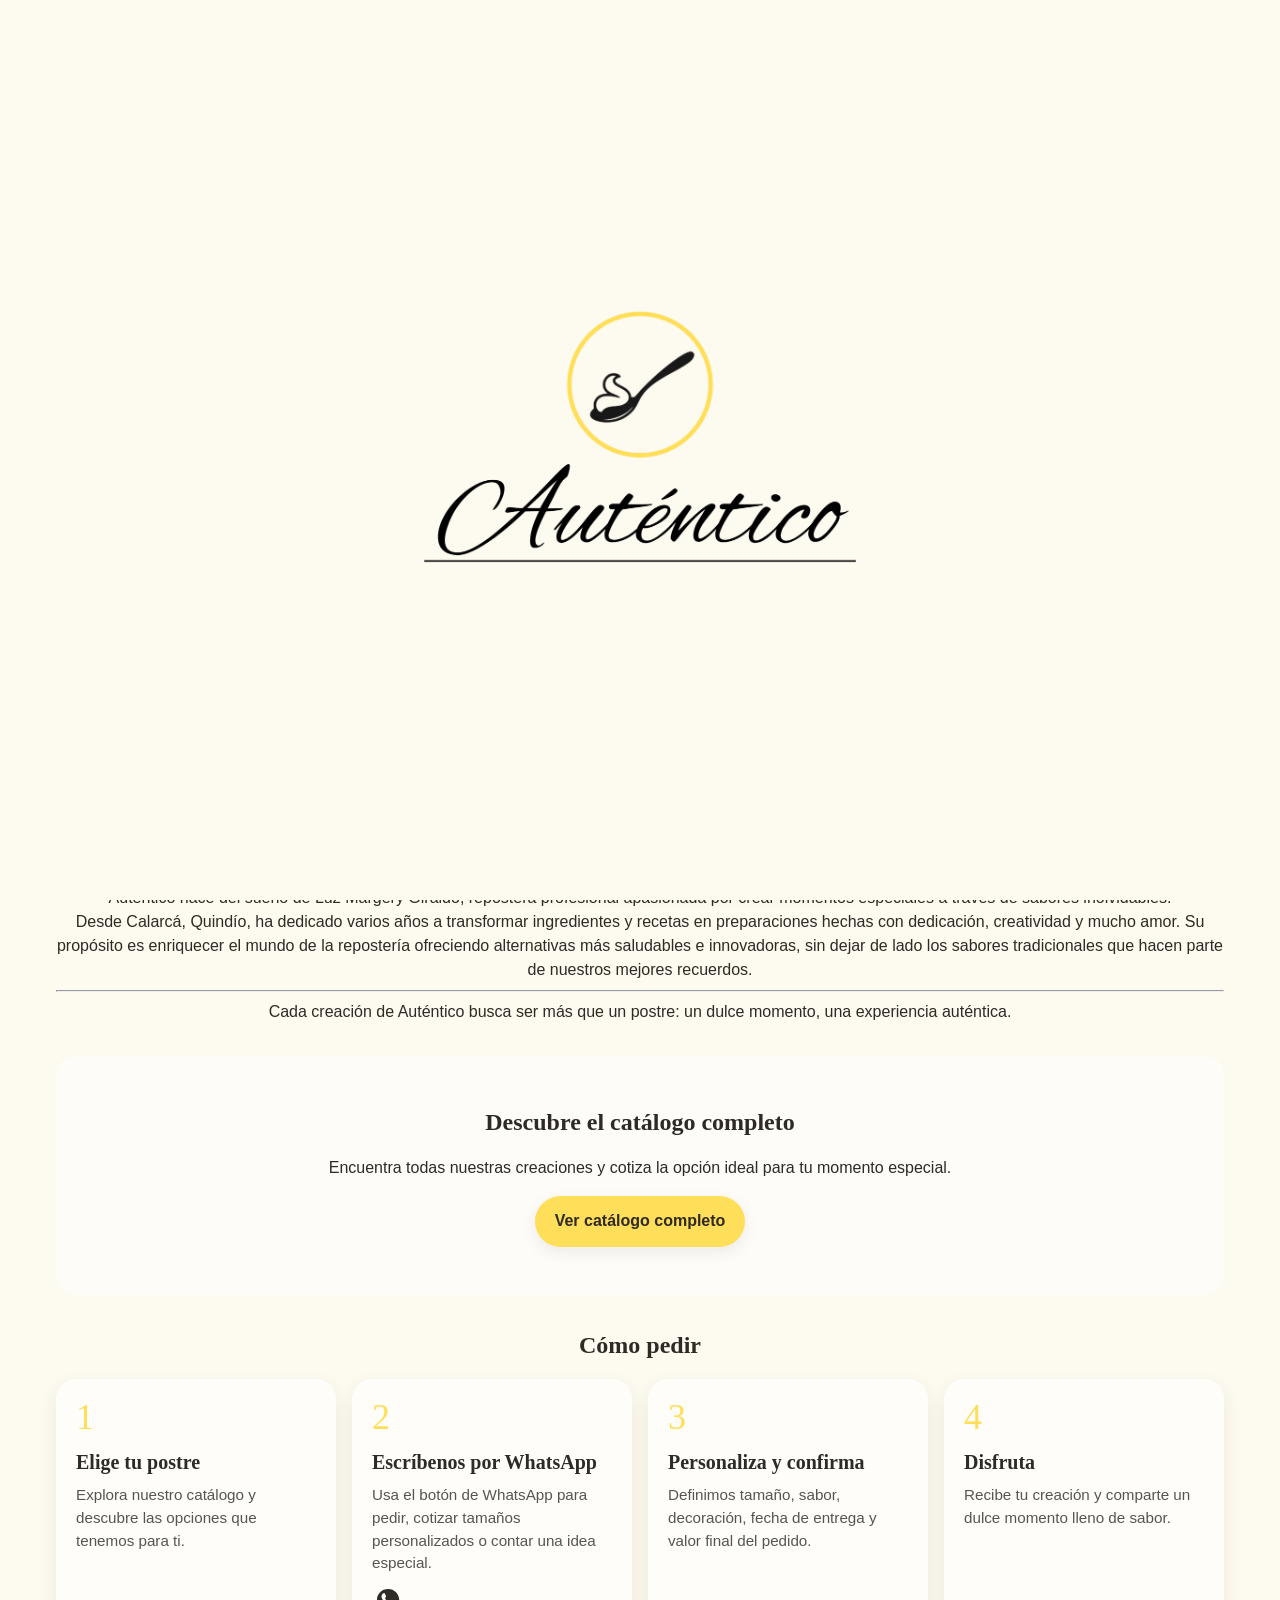
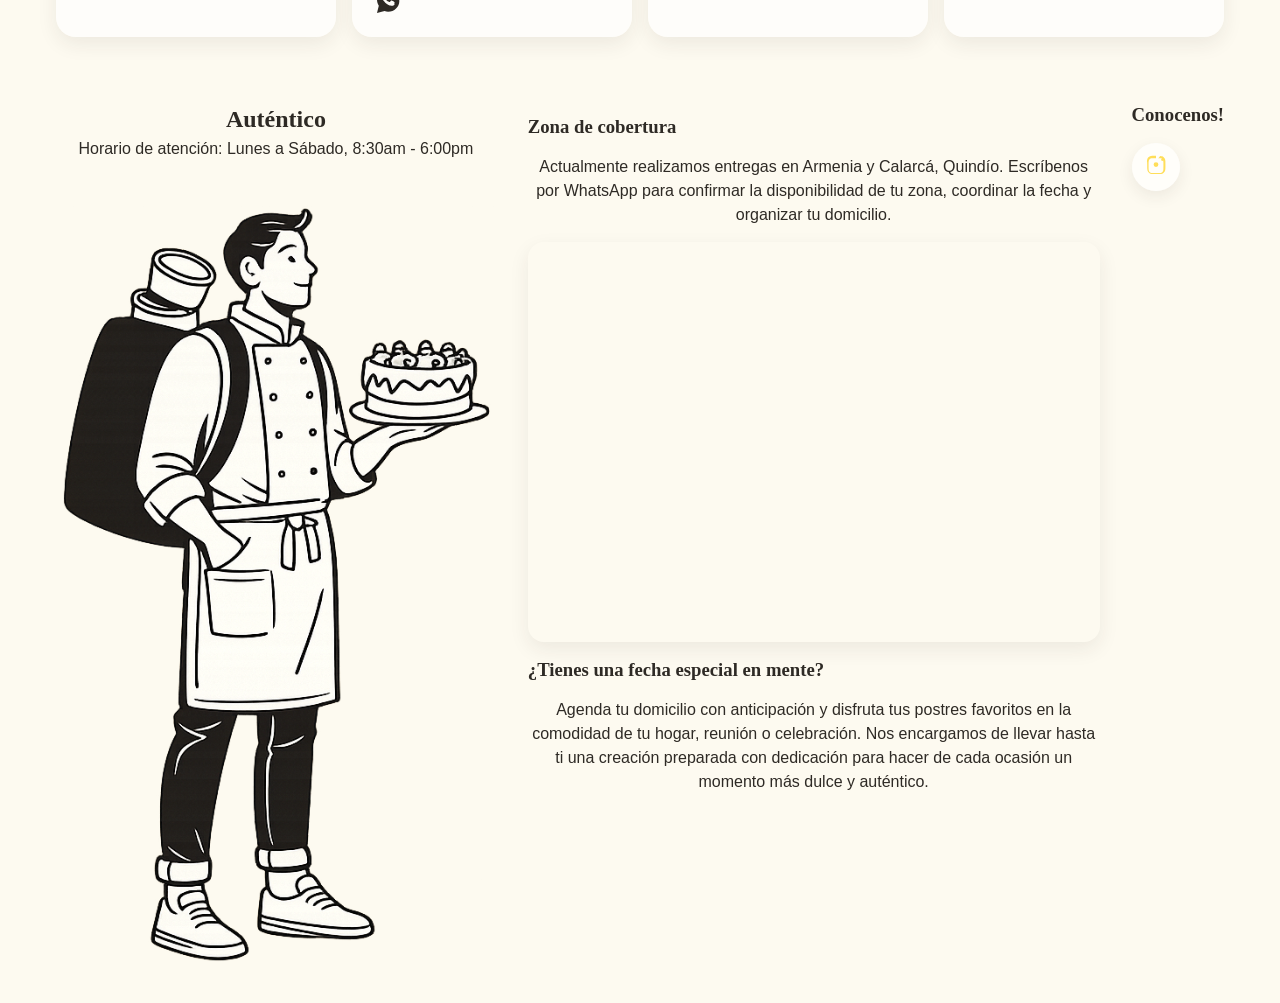
==== commit 3c82e24f: "FEAT: Se agrego una nueva interfaz para el catalogo, además de un buscador por nombre para el mismo." ====
--- a/index.html
+++ b/index.html
@@ -33,8 +33,8 @@
     <nav aria-label="Navegación principal">
       <a href="#hero">Inicio</a>
       <a href="#historia">Historia</a>
-      <a href="#lineas-produccion">Líneas de producción</a>
-      <a href="#catalogo">Catálogo</a>
+      <a href="productos.html#lineas-produccion">Líneas de producción</a>
+      <a href="productos.html">Catálogo</a>
       <a href="#como-pedir">Cómo pedir</a>
       <a href="#footer">Contacto</a>
     </nav>
@@ -74,28 +74,10 @@
       </article>
     </section>
 
-    <section id="lineas-produccion" class="lineas-produccion">
-      <h2>Líneas de producción</h2>
-
-      <article class="saludable">
-        <h3>Saludable</h3>
-        <p>En Auténtico creamos opciones pensadas para disfrutar de un dulce momento de una manera más consciente. Elaboramos preparaciones con ingredientes seleccionados y alternativas que buscan equilibrar sabor, bienestar y calidad, sin perder ese toque casero que hace especial cada creación</p>
-      </article>
-
-      <article class="tradicional">
-        <h3>Tradicional</h3>
-        <p>Nuestra repostería tradicional celebra los sabores que nos acompañan en los mejores momentos. Tortas, galletas, postres y otras preparaciones elaboradas con dedicación, recetas llenas de tradición y ese sabor auténtico que convierte cada ocasión en algo especial.</p>
-      </article>
-    </section>
-
-    <section id="catalogo" class="catalogo">
-      <h2>Catálogo</h2>
-      <p>
-        Descubre algunas de las creaciones que tenemos para hacer de cada ocasión un momento especial. Los precios publicados corresponden al tamaño, presentación y características indicadas en cada producto.
-        <br>
-        Si deseas modificar el tamaño, la cantidad, los sabores, la decoración o cualquier otro detalle, el valor puede variar. Escríbenos por WhatsApp y nuestro equipo te ayudará a cotizar una opción personalizada según lo que necesitas.
-      </p>
-      <div id="catalogo-grid"></div>
+    <section class="catalogo-cta" aria-labelledby="catalogo-cta-title">
+      <h2 id="catalogo-cta-title">Descubre el catálogo completo</h2>
+      <p>Encuentra todas nuestras creaciones y cotiza la opción ideal para tu momento especial.</p>
+      <a href="productos.html" class="btn-ver-catalogo">Ver catálogo completo</a>
     </section>
 
     <section id="como-pedir" class="como-pedir">
--- a/css/styles.css
+++ b/css/styles.css
@@ -70,6 +70,12 @@
   text-decoration: none;
 }
 
+nav a.active,
+nav a[aria-current="page"] {
+  text-decoration: underline;
+  text-underline-offset: 0.2rem;
+}
+
 .sr-only {
   position: absolute;
   width: 0.0625rem;
@@ -241,6 +247,7 @@
 .hero img,
 .historia img {
   width: min(100%, 32rem);
+  margin-inline: auto;
   border-radius: 1.25rem;
   box-shadow: 0 0.45rem 1.25rem rgba(46, 42, 37, 0.08);
 }
@@ -263,6 +270,40 @@
   font-size: 1rem;
 }
 
+.catalogo-cta {
+  display: flex;
+  flex-direction: column;
+  align-items: center;
+  gap: 1rem;
+  padding: 2rem 1rem;
+  text-align: center;
+  background: rgba(255, 255, 255, 0.55);
+  border-radius: 1.25rem;
+}
+
+.catalogo-cta h2,
+.catalogo-cta p {
+  max-width: 40rem;
+}
+
+.btn-ver-catalogo {
+  display: inline-flex;
+  align-items: center;
+  justify-content: center;
+  padding: 0.85rem 1.25rem;
+  border-radius: 999rem;
+  background: var(--color-brand);
+  color: var(--color-text);
+  font-weight: 700;
+  box-shadow: 0 0.35rem 1rem rgba(46, 42, 37, 0.08);
+  transition: transform 180ms ease, opacity 180ms ease;
+}
+
+.btn-ver-catalogo:hover {
+  opacity: 0.92;
+  transform: translateY(-0.08rem);
+}
+
 .lineas-produccion {
   width: 100%;
 }
@@ -288,6 +329,31 @@
   grid-template-columns: 1fr;
   gap: 1rem;
   width: 100%;
+}
+
+.catalogo-buscador {
+  width: 100%;
+  max-width: 25rem;
+  margin-inline: auto;
+}
+
+.catalogo-buscador input[type="search"] {
+  width: 100%;
+  padding: 0.9rem 1rem;
+  border: 0.1rem solid rgba(46, 42, 37, 0.18);
+  border-radius: 999rem;
+  background: rgba(255, 255, 255, 0.85);
+  font: inherit;
+  font-family: var(--font-text);
+  color: var(--color-text);
+  box-shadow: 0 0.35rem 1rem rgba(46, 42, 37, 0.06);
+  transition: border-color 180ms ease, box-shadow 180ms ease;
+}
+
+.catalogo-buscador input[type="search"]:focus {
+  outline: none;
+  border-color: var(--color-brand);
+  box-shadow: 0 0 0 0.18rem rgba(255, 222, 89, 0.35);
 }
 
 .producto-card {
@@ -573,6 +639,16 @@
     grid-column: 1 / -1;
   }
 
+  .lineas-produccion > p {
+    grid-column: 1 / -1;
+  }
+
+  .lineas-produccion article {
+    display: flex;
+    flex-direction: column;
+    height: 100%;
+  }
+
   #catalogo-grid {
     grid-template-columns: repeat(2, minmax(0, 1fr));
   }
@@ -615,6 +691,10 @@
     width: auto;
     height: 100%;
     max-height: none;
+  }
+
+  .catalogo-buscador {
+    max-width: 25rem;
   }
 
   .splash__logo {
@@ -667,6 +747,10 @@
     max-height: 65vh;
   }
 
+  .catalogo-cta {
+    padding: 3rem 1.5rem;
+  }
+
 }
 
 @media (prefers-reduced-motion: reduce) {
